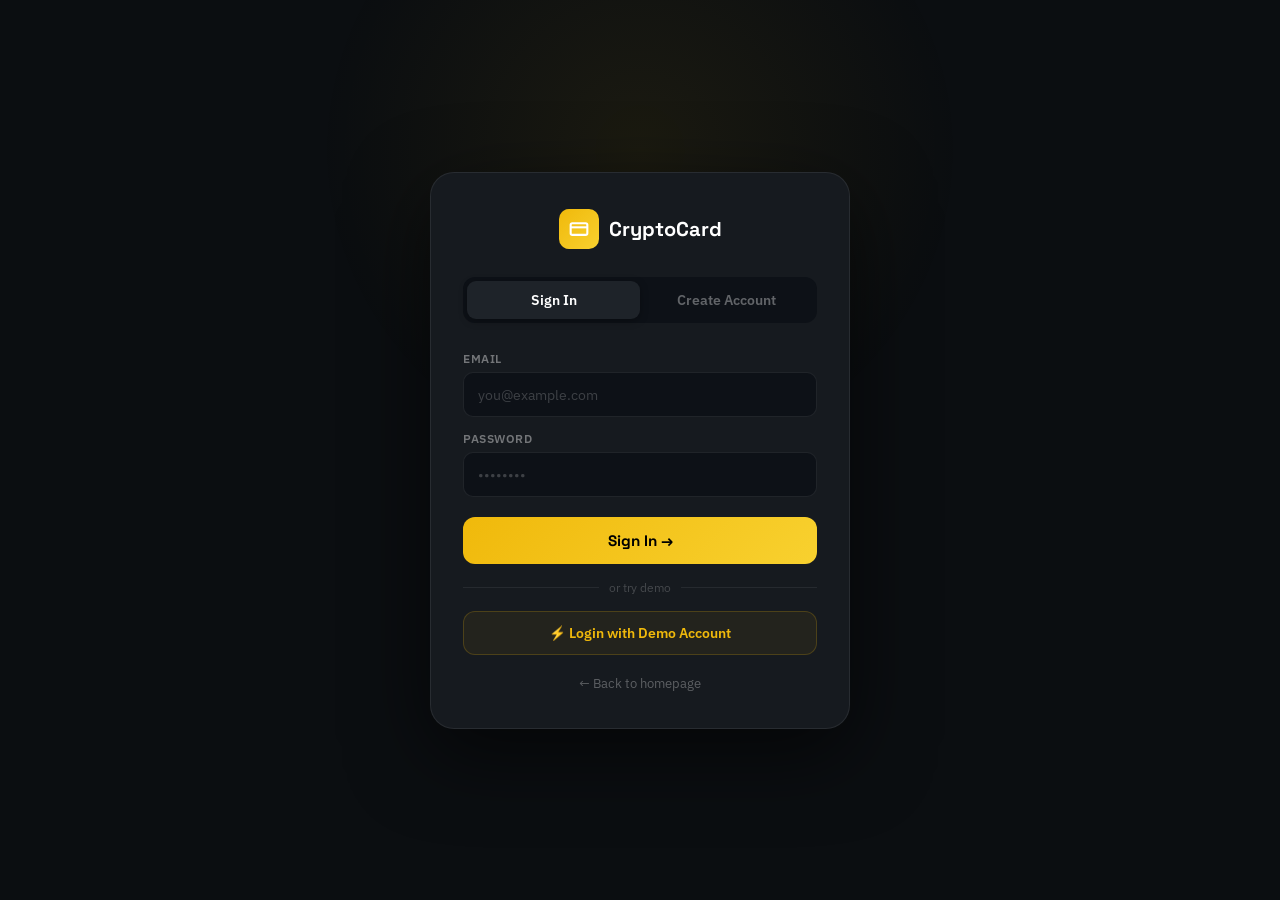
==== auth.html @ 261c76db "Add missing auth.js and auth.html auth.js: - Seed default test account (test@gmail.com / Test12345) " ====
<!DOCTYPE html>
<html lang="en">
<head>
<meta charset="UTF-8"/>
<meta name="viewport" content="width=device-width,initial-scale=1.0,maximum-scale=1.0"/>
<title>Sign In — CryptoCard</title>
<link rel="preconnect" href="https://fonts.googleapis.com"/>
<link rel="preconnect" href="https://fonts.gstatic.com" crossorigin/>
<link href="https://fonts.googleapis.com/css2?family=Space+Grotesk:wght@400;500;600;700&family=IBM+Plex+Sans:wght@400;500;600&display=swap" rel="stylesheet"/>
<style>
*{box-sizing:border-box;margin:0;padding:0;}
html,body{height:100%;background:#0B0E11;color:#fff;font-family:'IBM Plex Sans',-apple-system,sans-serif;}
body{display:flex;align-items:center;justify-content:center;min-height:100vh;padding:20px;}

/* Background glow */
body::before{content:'';position:fixed;top:-200px;left:50%;transform:translateX(-50%);width:700px;height:700px;background:radial-gradient(circle,rgba(240,185,11,.07) 0%,transparent 65%);pointer-events:none;z-index:0;}

.auth-card{position:relative;z-index:1;width:100%;max-width:420px;background:#161A1F;border:1px solid rgba(255,255,255,.08);border-radius:24px;padding:36px 32px;box-shadow:0 24px 80px rgba(0,0,0,.6);}

.logo{display:flex;align-items:center;gap:10px;justify-content:center;margin-bottom:28px;}
.logo-icon{width:40px;height:40px;background:linear-gradient(135deg,#F0B90B,#F8D12F);border-radius:10px;display:flex;align-items:center;justify-content:center;}
.logo-name{font-family:'Space Grotesk',sans-serif;font-weight:700;font-size:1.25rem;color:#fff;}

.tab-row{display:flex;background:#0D1117;border-radius:12px;padding:4px;margin-bottom:28px;}
.tab-btn{flex:1;padding:10px;border:none;background:none;border-radius:9px;font-family:'IBM Plex Sans',sans-serif;font-weight:600;font-size:.88rem;color:rgba(255,255,255,.35);cursor:pointer;transition:all .2s;}
.tab-btn.active{background:#1E2329;color:#fff;box-shadow:0 2px 8px rgba(0,0,0,.3);}

.form{display:none;} .form.active{display:block;}

.field{margin-bottom:14px;}
.field label{display:block;font-size:.72rem;color:rgba(255,255,255,.4);font-weight:600;text-transform:uppercase;letter-spacing:.5px;margin-bottom:6px;}
.field input{width:100%;background:#0D1117;border:1px solid rgba(255,255,255,.08);border-radius:10px;padding:12px 14px;color:#fff;font-family:'IBM Plex Sans',sans-serif;font-size:.9rem;outline:none;transition:border-color .2s;}
.field input:focus{border-color:rgba(240,185,11,.4);}
.field input::placeholder{color:rgba(255,255,255,.2);}

.hint{font-size:.72rem;color:rgba(255,255,255,.25);margin-top:5px;}

.submit-btn{width:100%;padding:14px;background:linear-gradient(135deg,#F0B90B,#F8D12F);border:none;border-radius:12px;color:#000;font-family:'Space Grotesk',sans-serif;font-weight:700;font-size:.95rem;cursor:pointer;margin-top:6px;transition:opacity .2s;}
.submit-btn:hover{opacity:.9;}
.submit-btn:disabled{opacity:.5;cursor:not-allowed;}

.err-box{background:rgba(246,70,93,.08);border:1px solid rgba(246,70,93,.25);border-radius:10px;padding:11px 14px;font-size:.82rem;color:#F6465D;margin-bottom:14px;display:none;}

.divider{display:flex;align-items:center;gap:10px;margin:16px 0;}
.divider span{font-size:.72rem;color:rgba(255,255,255,.2);}
.divider::before,.divider::after{content:'';flex:1;height:1px;background:rgba(255,255,255,.07);}

.demo-btn{width:100%;padding:12px;background:rgba(240,185,11,.06);border:1px solid rgba(240,185,11,.2);border-radius:12px;color:#F0B90B;font-family:'IBM Plex Sans',sans-serif;font-weight:600;font-size:.85rem;cursor:pointer;transition:all .2s;}
.demo-btn:hover{background:rgba(240,185,11,.12);}

.back-home{display:block;text-align:center;margin-top:20px;font-size:.8rem;color:rgba(255,255,255,.3);text-decoration:none;transition:color .2s;}
.back-home:hover{color:#F0B90B;}
</style>
</head>
<body>
<div class="auth-card">
  <div class="logo">
    <div class="logo-icon">
      <svg xmlns="http://www.w3.org/2000/svg" width="20" height="20" viewBox="0 0 24 24" fill="none" stroke="white" stroke-width="2.5"><rect width="20" height="14" x="2" y="5" rx="2"/><line x1="2" y1="10" x2="22" y2="10"/></svg>
    </div>
    <span class="logo-name">CryptoCard</span>
  </div>

  <div class="tab-row">
    <button class="tab-btn active" onclick="switchTab('login')">Sign In</button>
    <button class="tab-btn" onclick="switchTab('register')">Create Account</button>
  </div>

  <!-- LOGIN FORM -->
  <div class="form active" id="loginForm">
    <div class="err-box" id="loginErr"></div>
    <div class="field">
      <label>Email</label>
      <input type="email" id="loginEmail" placeholder="you@example.com" autocomplete="email"/>
    </div>
    <div class="field">
      <label>Password</label>
      <input type="password" id="loginPwd" placeholder="••••••••" autocomplete="current-password"/>
    </div>
    <button class="submit-btn" id="loginBtn" onclick="doLogin()">Sign In →</button>

    <div class="divider"><span>or try demo</span></div>
    <button class="demo-btn" onclick="doDemo()">⚡ Login with Demo Account</button>
  </div>

  <!-- REGISTER FORM -->
  <div class="form" id="registerForm">
    <div class="err-box" id="regErr"></div>
    <div class="field">
      <label>Full Name</label>
      <input type="text" id="regName" placeholder="John Doe" autocomplete="name"/>
    </div>
    <div class="field">
      <label>Email</label>
      <input type="email" id="regEmail" placeholder="you@example.com" autocomplete="email"/>
    </div>
    <div class="field">
      <label>Password</label>
      <input type="password" id="regPwd" placeholder="Min 6 characters" autocomplete="new-password"/>
      <div class="hint">Use at least 6 characters.</div>
    </div>
    <button class="submit-btn" id="regBtn" onclick="doRegister()">Create Account →</button>
  </div>

  <a href="index.html" class="back-home">← Back to homepage</a>
</div>

<script src="auth.js"></script>
<script>
// If already logged in, go straight to dashboard
if(getCurrentUser()) window.location.href='dashboard.html';

function switchTab(tab){
  document.querySelectorAll('.tab-btn').forEach((b,i)=>b.classList.toggle('active', (i===0&&tab==='login')||(i===1&&tab==='register')));
  document.getElementById('loginForm').classList.toggle('active', tab==='login');
  document.getElementById('registerForm').classList.toggle('active', tab==='register');
  document.getElementById('loginErr').style.display='none';
  document.getElementById('regErr').style.display='none';
}

function showErr(id, msg){
  const el=document.getElementById(id);
  el.textContent=msg; el.style.display='block';
}

function doLogin(){
  const btn=document.getElementById('loginBtn');
  const email=document.getElementById('loginEmail').value.trim();
  const pwd=document.getElementById('loginPwd').value;
  document.getElementById('loginErr').style.display='none';
  if(!email||!pwd){showErr('loginErr','Please fill in all fields.');return;}
  btn.disabled=true; btn.textContent='Signing in...';
  const result=loginUser(email,pwd);
  if(result.ok){window.location.href='dashboard.html';}
  else{showErr('loginErr',result.error);btn.disabled=false;btn.textContent='Sign In →';}
}

function doRegister(){
  const btn=document.getElementById('regBtn');
  const name=document.getElementById('regName').value.trim();
  const email=document.getElementById('regEmail').value.trim();
  const pwd=document.getElementById('regPwd').value;
  document.getElementById('regErr').style.display='none';
  if(!name||!email||!pwd){showErr('regErr','Please fill in all fields.');return;}
  btn.disabled=true; btn.textContent='Creating account...';
  const result=registerUser(name,email,pwd);
  if(result.ok){window.location.href='dashboard.html';}
  else{showErr('regErr',result.error);btn.disabled=false;btn.textContent='Create Account →';}
}

function doDemo(){
  const result=loginUser('test@gmail.com','Test12345');
  if(result.ok)window.location.href='dashboard.html';
  else alert('Demo account not found. Refresh the page and try again.');
}

// Enter key support
document.addEventListener('keydown',e=>{
  if(e.key==='Enter'){
    if(document.getElementById('loginForm').classList.contains('active'))doLogin();
    else doRegister();
  }
});
</script>
</body>
</html>
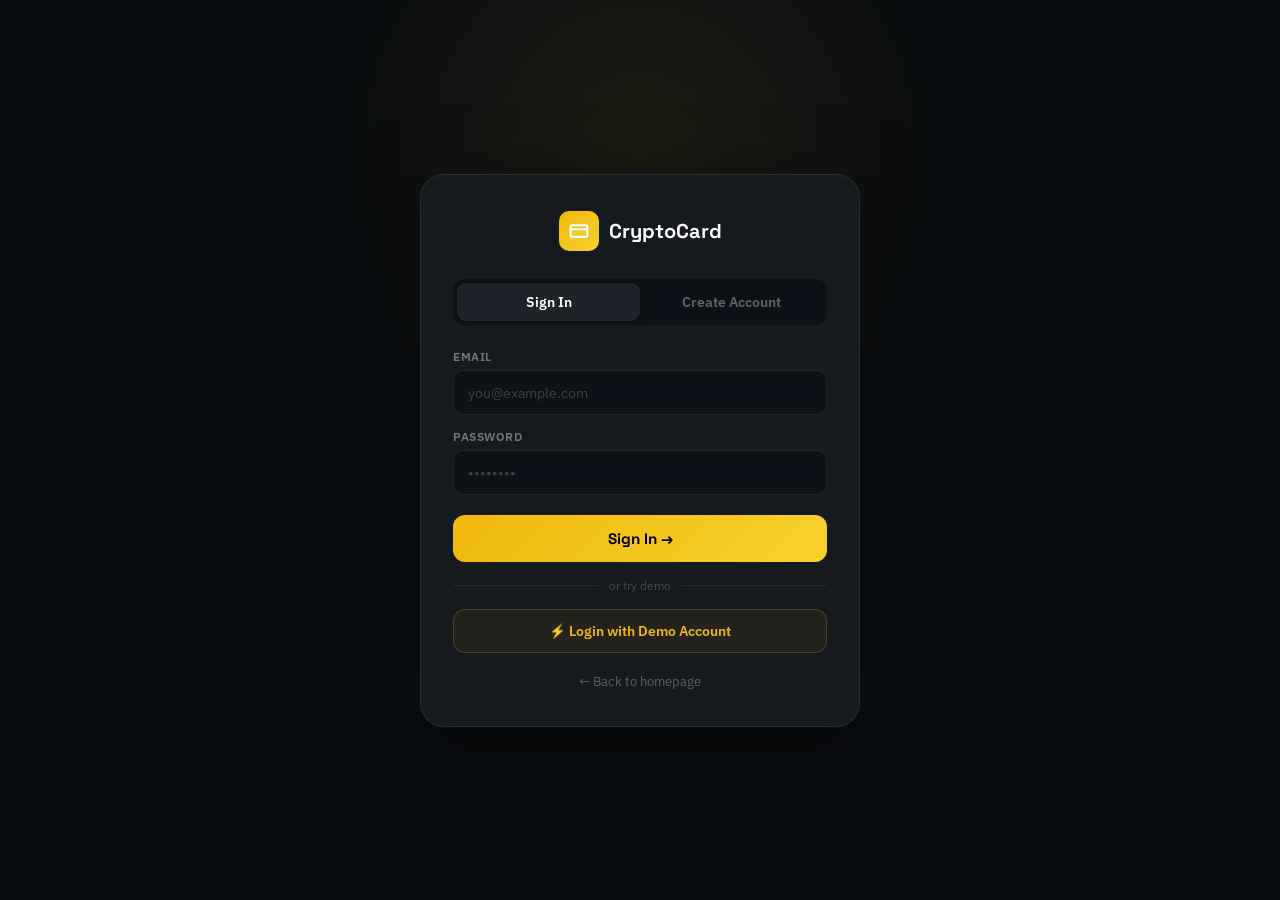
==== commit a3cbee40: "Restore full signup flow: name/email/pass → 6-digit PIN → confirm PIN → 12 recovery words → verify 4" ====
--- a/auth.html
+++ b/auth.html
@@ -6,159 +6,490 @@
 <title>Sign In — CryptoCard</title>
 <link rel="preconnect" href="https://fonts.googleapis.com"/>
 <link rel="preconnect" href="https://fonts.gstatic.com" crossorigin/>
-<link href="https://fonts.googleapis.com/css2?family=Space+Grotesk:wght@400;500;600;700&family=IBM+Plex+Sans:wght@400;500;600&display=swap" rel="stylesheet"/>
+<link href="https://fonts.googleapis.com/css2?family=Space+Grotesk:wght@400;500;600;700&family=IBM+Plex+Sans:wght@400;500;600&family=IBM+Plex+Mono:wght@400;600&display=swap" rel="stylesheet"/>
 <style>
 *{box-sizing:border-box;margin:0;padding:0;}
 html,body{height:100%;background:#0B0E11;color:#fff;font-family:'IBM Plex Sans',-apple-system,sans-serif;}
 body{display:flex;align-items:center;justify-content:center;min-height:100vh;padding:20px;}
-
-/* Background glow */
 body::before{content:'';position:fixed;top:-200px;left:50%;transform:translateX(-50%);width:700px;height:700px;background:radial-gradient(circle,rgba(240,185,11,.07) 0%,transparent 65%);pointer-events:none;z-index:0;}
 
-.auth-card{position:relative;z-index:1;width:100%;max-width:420px;background:#161A1F;border:1px solid rgba(255,255,255,.08);border-radius:24px;padding:36px 32px;box-shadow:0 24px 80px rgba(0,0,0,.6);}
-
+.auth-card{position:relative;z-index:1;width:100%;max-width:440px;background:#161A1F;border:1px solid rgba(255,255,255,.08);border-radius:24px;padding:36px 32px;box-shadow:0 24px 80px rgba(0,0,0,.6);}
+@media(max-width:480px){.auth-card{padding:28px 20px;border-radius:18px;}}
+
+/* Logo */
 .logo{display:flex;align-items:center;gap:10px;justify-content:center;margin-bottom:28px;}
-.logo-icon{width:40px;height:40px;background:linear-gradient(135deg,#F0B90B,#F8D12F);border-radius:10px;display:flex;align-items:center;justify-content:center;}
+.logo-icon{width:40px;height:40px;background:linear-gradient(135deg,#F0B90B,#F8D12F);border-radius:10px;display:flex;align-items:center;justify-content:center;flex-shrink:0;}
 .logo-name{font-family:'Space Grotesk',sans-serif;font-weight:700;font-size:1.25rem;color:#fff;}
 
-.tab-row{display:flex;background:#0D1117;border-radius:12px;padding:4px;margin-bottom:28px;}
+/* Step system */
+.step{display:none;animation:fadeUp .3s ease;}
+.step.active{display:block;}
+@keyframes fadeUp{from{opacity:0;transform:translateY(12px);}to{opacity:1;transform:translateY(0);}}
+
+/* Progress bar */
+.progress-row{display:flex;gap:5px;margin-bottom:24px;}
+.progress-dot{flex:1;height:3px;border-radius:2px;background:rgba(255,255,255,.08);transition:background .3s;}
+.progress-dot.done{background:#F0B90B;}
+
+/* Back button */
+.back-btn{display:inline-flex;align-items:center;gap:5px;background:none;border:none;color:rgba(255,255,255,.35);font-size:.8rem;cursor:pointer;padding:0;margin-bottom:16px;font-family:'IBM Plex Sans',sans-serif;transition:color .2s;}
+.back-btn:hover{color:#F0B90B;}
+
+/* Step titles */
+.step-title{font-family:'Space Grotesk',sans-serif;font-weight:700;font-size:1.4rem;color:#fff;margin-bottom:6px;}
+.step-sub{font-size:.82rem;color:rgba(255,255,255,.35);margin-bottom:22px;line-height:1.6;}
+
+/* Fields */
+.field{margin-bottom:14px;}
+.field label{display:block;font-size:.72rem;color:rgba(255,255,255,.4);font-weight:600;text-transform:uppercase;letter-spacing:.5px;margin-bottom:6px;}
+.field input{width:100%;background:#0D1117;border:1px solid rgba(255,255,255,.08);border-radius:10px;padding:12px 14px;color:#fff;font-family:'IBM Plex Sans',sans-serif;font-size:.9rem;outline:none;transition:border-color .2s;-webkit-appearance:none;}
+.field input:focus{border-color:rgba(240,185,11,.45);}
+.field input::placeholder{color:rgba(255,255,255,.2);}
+
+/* Error box */
+.err-box{background:rgba(246,70,93,.08);border:1px solid rgba(246,70,93,.25);border-radius:10px;padding:11px 14px;font-size:.82rem;color:#F6465D;margin-bottom:14px;display:none;}
+
+/* Buttons */
+.btn-gold{width:100%;padding:14px;background:linear-gradient(135deg,#F0B90B,#F8D12F);border:none;border-radius:12px;color:#000;font-family:'Space Grotesk',sans-serif;font-weight:700;font-size:.95rem;cursor:pointer;transition:opacity .2s;margin-top:6px;}
+.btn-gold:hover{opacity:.9;}
+.btn-gold:disabled{opacity:.45;cursor:not-allowed;}
+.btn-ghost{width:100%;padding:13px;background:rgba(255,255,255,.04);border:1px solid rgba(255,255,255,.1);border-radius:12px;color:rgba(255,255,255,.6);font-family:'Space Grotesk',sans-serif;font-weight:600;font-size:.9rem;cursor:pointer;margin-top:8px;transition:all .2s;}
+.btn-ghost:hover{background:rgba(255,255,255,.07);border-color:rgba(255,255,255,.18);}
+
+/* Tab row (login/signup chooser) */
+.tab-row{display:flex;background:#0D1117;border-radius:12px;padding:4px;margin-bottom:24px;}
 .tab-btn{flex:1;padding:10px;border:none;background:none;border-radius:9px;font-family:'IBM Plex Sans',sans-serif;font-weight:600;font-size:.88rem;color:rgba(255,255,255,.35);cursor:pointer;transition:all .2s;}
 .tab-btn.active{background:#1E2329;color:#fff;box-shadow:0 2px 8px rgba(0,0,0,.3);}
 
-.form{display:none;} .form.active{display:block;}
-
-.field{margin-bottom:14px;}
-.field label{display:block;font-size:.72rem;color:rgba(255,255,255,.4);font-weight:600;text-transform:uppercase;letter-spacing:.5px;margin-bottom:6px;}
-.field input{width:100%;background:#0D1117;border:1px solid rgba(255,255,255,.08);border-radius:10px;padding:12px 14px;color:#fff;font-family:'IBM Plex Sans',sans-serif;font-size:.9rem;outline:none;transition:border-color .2s;}
-.field input:focus{border-color:rgba(240,185,11,.4);}
-.field input::placeholder{color:rgba(255,255,255,.2);}
-
-.hint{font-size:.72rem;color:rgba(255,255,255,.25);margin-top:5px;}
-
-.submit-btn{width:100%;padding:14px;background:linear-gradient(135deg,#F0B90B,#F8D12F);border:none;border-radius:12px;color:#000;font-family:'Space Grotesk',sans-serif;font-weight:700;font-size:.95rem;cursor:pointer;margin-top:6px;transition:opacity .2s;}
-.submit-btn:hover{opacity:.9;}
-.submit-btn:disabled{opacity:.5;cursor:not-allowed;}
-
-.err-box{background:rgba(246,70,93,.08);border:1px solid rgba(246,70,93,.25);border-radius:10px;padding:11px 14px;font-size:.82rem;color:#F6465D;margin-bottom:14px;display:none;}
-
+/* PIN numpad */
+.pin-dots{display:flex;justify-content:center;gap:14px;margin-bottom:28px;}
+.pin-dot{width:14px;height:14px;border-radius:50%;border:2px solid rgba(255,255,255,.15);background:transparent;transition:all .2s;}
+.pin-dot.filled{background:#F0B90B;border-color:#F0B90B;box-shadow:0 0 10px rgba(240,185,11,.4);}
+.numpad{display:grid;grid-template-columns:repeat(3,1fr);gap:10px;max-width:280px;margin:0 auto;}
+.nk{height:62px;border-radius:12px;border:1px solid rgba(255,255,255,.08);background:#0D1117;color:#fff;font-family:'Space Grotesk',sans-serif;font-size:1.25rem;font-weight:600;cursor:pointer;transition:all .15s;display:flex;align-items:center;justify-content:center;user-select:none;-webkit-tap-highlight-color:transparent;}
+.nk:hover,.nk:active{background:rgba(240,185,11,.12);border-color:rgba(240,185,11,.35);transform:scale(.96);}
+.nk.empty{background:transparent;border-color:transparent;cursor:default;}
+.nk.del{font-size:.9rem;color:rgba(255,255,255,.4);}
+.nk.del:hover{color:#F6465D;border-color:rgba(246,70,93,.3);}
+.pin-label{text-align:center;font-size:.82rem;color:rgba(255,255,255,.35);margin-bottom:16px;}
+
+/* Recovery phrase */
+.warn-box{background:rgba(246,70,93,.06);border:1px solid rgba(246,70,93,.2);border-radius:10px;padding:12px 14px;font-size:.8rem;color:rgba(246,70,93,.9);margin-bottom:16px;line-height:1.5;}
+.phrase-grid{display:grid;grid-template-columns:repeat(3,1fr);gap:8px;margin-bottom:18px;}
+.phrase-word{background:#0D1117;border:1px solid rgba(255,255,255,.07);border-radius:10px;padding:9px 10px;}
+.phrase-num{font-size:.66rem;color:rgba(255,255,255,.25);font-family:'IBM Plex Mono',monospace;margin-bottom:2px;}
+.phrase-word-text{font-size:.82rem;font-weight:600;color:#fff;}
+.copy-phrase-btn{width:100%;padding:11px;background:rgba(240,185,11,.06);border:1px solid rgba(240,185,11,.2);border-radius:10px;color:#F0B90B;font-family:'IBM Plex Sans',sans-serif;font-weight:600;font-size:.84rem;cursor:pointer;margin-bottom:14px;transition:all .2s;display:flex;align-items:center;justify-content:center;gap:7px;}
+.copy-phrase-btn:hover{background:rgba(240,185,11,.12);}
+
+/* Verify grid */
+.verify-grid{display:grid;grid-template-columns:1fr 1fr;gap:12px;margin-bottom:20px;}
+.verify-item label{font-size:.72rem;color:#F0B90B;font-family:'IBM Plex Mono',monospace;font-weight:600;display:block;margin-bottom:5px;}
+
+/* Success */
+.success-wrap{text-align:center;padding:8px 0;}
+.success-ring{width:80px;height:80px;border-radius:50%;border:3px solid #0ECB81;display:flex;align-items:center;justify-content:center;margin:0 auto 20px;animation:pulse 2s ease-in-out infinite;}
+@keyframes pulse{0%,100%{box-shadow:0 0 0 0 rgba(14,203,129,.3);}50%{box-shadow:0 0 0 14px rgba(14,203,129,0);}}
+
+/* Demo / divider */
 .divider{display:flex;align-items:center;gap:10px;margin:16px 0;}
 .divider span{font-size:.72rem;color:rgba(255,255,255,.2);}
 .divider::before,.divider::after{content:'';flex:1;height:1px;background:rgba(255,255,255,.07);}
-
 .demo-btn{width:100%;padding:12px;background:rgba(240,185,11,.06);border:1px solid rgba(240,185,11,.2);border-radius:12px;color:#F0B90B;font-family:'IBM Plex Sans',sans-serif;font-weight:600;font-size:.85rem;cursor:pointer;transition:all .2s;}
 .demo-btn:hover{background:rgba(240,185,11,.12);}
 
 .back-home{display:block;text-align:center;margin-top:20px;font-size:.8rem;color:rgba(255,255,255,.3);text-decoration:none;transition:color .2s;}
 .back-home:hover{color:#F0B90B;}
+
+/* Toast */
+.toast{position:fixed;bottom:24px;left:50%;transform:translateX(-50%) translateY(80px);background:#1E2329;border:1px solid rgba(240,185,11,.3);border-radius:12px;padding:11px 20px;font-size:.84rem;color:#F0B90B;box-shadow:0 8px 32px rgba(0,0,0,.6);transition:transform .3s;z-index:9999;white-space:nowrap;}
+.toast.show{transform:translateX(-50%) translateY(0);}
 </style>
 </head>
 <body>
 <div class="auth-card">
   <div class="logo">
-    <div class="logo-icon">
-      <svg xmlns="http://www.w3.org/2000/svg" width="20" height="20" viewBox="0 0 24 24" fill="none" stroke="white" stroke-width="2.5"><rect width="20" height="14" x="2" y="5" rx="2"/><line x1="2" y1="10" x2="22" y2="10"/></svg>
-    </div>
+    <div class="logo-icon"><svg xmlns="http://www.w3.org/2000/svg" width="20" height="20" viewBox="0 0 24 24" fill="none" stroke="white" stroke-width="2.5"><rect width="20" height="14" x="2" y="5" rx="2"/><line x1="2" y1="10" x2="22" y2="10"/></svg></div>
     <span class="logo-name">CryptoCard</span>
   </div>
 
-  <div class="tab-row">
-    <button class="tab-btn active" onclick="switchTab('login')">Sign In</button>
-    <button class="tab-btn" onclick="switchTab('register')">Create Account</button>
-  </div>
-
-  <!-- LOGIN FORM -->
-  <div class="form active" id="loginForm">
-    <div class="err-box" id="loginErr"></div>
-    <div class="field">
-      <label>Email</label>
-      <input type="email" id="loginEmail" placeholder="you@example.com" autocomplete="email"/>
-    </div>
-    <div class="field">
-      <label>Password</label>
-      <input type="password" id="loginPwd" placeholder="••••••••" autocomplete="current-password"/>
-    </div>
-    <button class="submit-btn" id="loginBtn" onclick="doLogin()">Sign In →</button>
-
-    <div class="divider"><span>or try demo</span></div>
-    <button class="demo-btn" onclick="doDemo()">⚡ Login with Demo Account</button>
-  </div>
-
-  <!-- REGISTER FORM -->
-  <div class="form" id="registerForm">
-    <div class="err-box" id="regErr"></div>
-    <div class="field">
-      <label>Full Name</label>
-      <input type="text" id="regName" placeholder="John Doe" autocomplete="name"/>
-    </div>
-    <div class="field">
-      <label>Email</label>
-      <input type="email" id="regEmail" placeholder="you@example.com" autocomplete="email"/>
-    </div>
-    <div class="field">
-      <label>Password</label>
-      <input type="password" id="regPwd" placeholder="Min 6 characters" autocomplete="new-password"/>
-      <div class="hint">Use at least 6 characters.</div>
-    </div>
-    <button class="submit-btn" id="regBtn" onclick="doRegister()">Create Account →</button>
-  </div>
-
-  <a href="index.html" class="back-home">← Back to homepage</a>
+  <!-- ══ STEP: WELCOME (login / signup chooser) ══ -->
+  <div class="step active" id="step-welcome">
+    <div class="tab-row">
+      <button class="tab-btn active" id="tabLogin" onclick="switchWelcome('login')">Sign In</button>
+      <button class="tab-btn" id="tabSignup" onclick="switchWelcome('signup')">Create Account</button>
+    </div>
+
+    <!-- LOGIN sub-form -->
+    <div id="welcomeLogin">
+      <div class="err-box" id="loginErr"></div>
+      <div class="field"><label>Email</label><input type="email" id="loginEmail" placeholder="you@example.com" autocomplete="email"/></div>
+      <div class="field"><label>Password</label><input type="password" id="loginPwd" placeholder="••••••••" autocomplete="current-password"/></div>
+      <button class="btn-gold" id="loginBtn" onclick="doLogin()">Sign In →</button>
+      <div class="divider"><span>or try demo</span></div>
+      <button class="demo-btn" onclick="doDemo()">⚡ Login with Demo Account</button>
+    </div>
+
+    <!-- SIGNUP sub-form (just name/email/pass, rest handled in steps) -->
+    <div id="welcomeSignup" style="display:none;">
+      <div class="err-box" id="regErr"></div>
+      <div class="field"><label>Full Name</label><input type="text" id="regName" placeholder="John Doe" autocomplete="name"/></div>
+      <div class="field"><label>Email</label><input type="email" id="regEmail" placeholder="you@example.com" autocomplete="email"/></div>
+      <div class="field"><label>Password <span style="color:rgba(255,255,255,.2);font-size:.7rem;">(min 6 chars)</span></label><input type="password" id="regPwd" placeholder="Create a password" autocomplete="new-password"/></div>
+      <div class="field"><label>Confirm Password</label><input type="password" id="regPwd2" placeholder="Repeat password" autocomplete="new-password"/></div>
+      <button class="btn-gold" id="regBtn" onclick="doSignupInfo()">Continue →</button>
+    </div>
+    <a href="index.html" class="back-home">← Back to homepage</a>
+  </div>
+
+  <!-- ══ STEP: CREATE PIN ══ -->
+  <div class="step" id="step-pin">
+    <div class="progress-row">
+      <div class="progress-dot done"></div>
+      <div class="progress-dot" id="pin-prog-2"></div>
+      <div class="progress-dot" id="pin-prog-3"></div>
+      <div class="progress-dot" id="pin-prog-4"></div>
+    </div>
+    <div class="step-title">Set Your PIN</div>
+    <div class="step-sub" id="pinSubtitle">Choose a 6-digit PIN. You'll need this every time you open CryptoCard.</div>
+    <div class="err-box" id="pinErr"></div>
+    <div class="pin-label" id="pinLabel">Enter new PIN</div>
+    <div class="pin-dots">
+      <div class="pin-dot" id="pd0"></div><div class="pin-dot" id="pd1"></div>
+      <div class="pin-dot" id="pd2"></div><div class="pin-dot" id="pd3"></div>
+      <div class="pin-dot" id="pd4"></div><div class="pin-dot" id="pd5"></div>
+    </div>
+    <div class="numpad" id="pinNumpad"></div>
+  </div>
+
+  <!-- ══ STEP: RECOVERY PHRASE ══ -->
+  <div class="step" id="step-recovery">
+    <div class="progress-row">
+      <div class="progress-dot done"></div>
+      <div class="progress-dot done"></div>
+      <div class="progress-dot" id="rec-prog-3"></div>
+      <div class="progress-dot" id="rec-prog-4"></div>
+    </div>
+    <div class="step-title">Recovery Phrase</div>
+    <div class="step-sub">Write down these 12 words in order and keep them safe. This is the only way to recover your account.</div>
+    <div class="warn-box">⚠️ <strong>Never share these words with anyone.</strong> Anyone with these words can access your account.</div>
+    <div class="phrase-grid" id="phraseGrid"></div>
+    <button class="copy-phrase-btn" onclick="copyPhrase()">
+      <svg xmlns="http://www.w3.org/2000/svg" width="14" height="14" viewBox="0 0 24 24" fill="none" stroke="currentColor" stroke-width="2"><rect width="14" height="14" x="8" y="8" rx="2"/><path d="M4 16c-1.1 0-2-.9-2-2V4c0-1.1.9-2 2-2h10c1.1 0 2 .9 2 2"/></svg>
+      Copy All 12 Words
+    </button>
+    <button class="btn-gold" onclick="goToVerify()">I've saved them safely →</button>
+  </div>
+
+  <!-- ══ STEP: VERIFY PHRASE ══ -->
+  <div class="step" id="step-verify">
+    <div class="progress-row">
+      <div class="progress-dot done"></div>
+      <div class="progress-dot done"></div>
+      <div class="progress-dot done"></div>
+      <div class="progress-dot" id="ver-prog-4"></div>
+    </div>
+    <div class="step-title">Verify Phrase</div>
+    <div class="step-sub" id="verifySubtitle">Enter the words at the positions shown to confirm you saved your phrase.</div>
+    <div class="err-box" id="verifyErr"></div>
+    <div class="verify-grid" id="verifyGrid"></div>
+    <button class="btn-gold" onclick="doVerify()">Verify & Complete Setup →</button>
+  </div>
+
+  <!-- ══ STEP: SUCCESS ══ -->
+  <div class="step" id="step-success">
+    <div class="success-wrap">
+      <div class="success-ring">
+        <svg xmlns="http://www.w3.org/2000/svg" width="36" height="36" viewBox="0 0 24 24" fill="none" stroke="#0ECB81" stroke-width="2.5" stroke-linecap="round" stroke-linejoin="round"><polyline points="20 6 9 17 4 12"/></svg>
+      </div>
+      <div class="step-title">You're all set!</div>
+      <p style="color:rgba(255,255,255,.4);font-size:.88rem;margin:12px 0 28px;line-height:1.6;">Your account is ready. Your virtual card is waiting in the dashboard.</p>
+      <button class="btn-gold" onclick="window.location.href='dashboard.html'">Go to Dashboard →</button>
+    </div>
+  </div>
 </div>
+
+<div class="toast" id="toast"></div>
 
 <script src="auth.js"></script>
 <script>
-// If already logged in, go straight to dashboard
-if(getCurrentUser()) window.location.href='dashboard.html';
-
-function switchTab(tab){
-  document.querySelectorAll('.tab-btn').forEach((b,i)=>b.classList.toggle('active', (i===0&&tab==='login')||(i===1&&tab==='register')));
-  document.getElementById('loginForm').classList.toggle('active', tab==='login');
-  document.getElementById('registerForm').classList.toggle('active', tab==='register');
-  document.getElementById('loginErr').style.display='none';
-  document.getElementById('regErr').style.display='none';
-}
-
-function showErr(id, msg){
-  const el=document.getElementById(id);
-  el.textContent=msg; el.style.display='block';
-}
-
-function doLogin(){
-  const btn=document.getElementById('loginBtn');
-  const email=document.getElementById('loginEmail').value.trim();
-  const pwd=document.getElementById('loginPwd').value;
-  document.getElementById('loginErr').style.display='none';
-  if(!email||!pwd){showErr('loginErr','Please fill in all fields.');return;}
-  btn.disabled=true; btn.textContent='Signing in...';
-  const result=loginUser(email,pwd);
-  if(result.ok){window.location.href='dashboard.html';}
-  else{showErr('loginErr',result.error);btn.disabled=false;btn.textContent='Sign In →';}
-}
-
-function doRegister(){
-  const btn=document.getElementById('regBtn');
-  const name=document.getElementById('regName').value.trim();
-  const email=document.getElementById('regEmail').value.trim();
-  const pwd=document.getElementById('regPwd').value;
-  document.getElementById('regErr').style.display='none';
-  if(!name||!email||!pwd){showErr('regErr','Please fill in all fields.');return;}
-  btn.disabled=true; btn.textContent='Creating account...';
-  const result=registerUser(name,email,pwd);
-  if(result.ok){window.location.href='dashboard.html';}
-  else{showErr('regErr',result.error);btn.disabled=false;btn.textContent='Create Account →';}
-}
-
-function doDemo(){
-  const result=loginUser('test@gmail.com','Test12345');
-  if(result.ok)window.location.href='dashboard.html';
-  else alert('Demo account not found. Refresh the page and try again.');
-}
-
-// Enter key support
-document.addEventListener('keydown',e=>{
-  if(e.key==='Enter'){
-    if(document.getElementById('loginForm').classList.contains('active'))doLogin();
-    else doRegister();
+// ── redirect if already logged in ──
+if (getCurrentUser()) window.location.href = 'dashboard.html';
+
+// ── state ──
+let signupData    = {};
+let recoveryWords = [];
+let pinBuffer     = '';
+let confirmBuffer = '';
+let pinStage      = 'create'; // 'create' | 'confirm'
+let verifyPos     = [];
+
+// ── helpers ──
+function goTo(id) {
+  document.querySelectorAll('.step').forEach(s => s.classList.remove('active'));
+  document.getElementById(id).classList.add('active');
+  window.scrollTo({ top: 0, behavior: 'smooth' });
+}
+
+function showToast(msg) {
+  const t = document.getElementById('toast');
+  t.textContent = msg;
+  t.classList.add('show');
+  setTimeout(() => t.classList.remove('show'), 2800);
+}
+
+function showErr(id, msg) {
+  const el = document.getElementById(id);
+  el.textContent = msg;
+  el.style.display = 'block';
+}
+
+// ── welcome tab toggle ──
+function switchWelcome(tab) {
+  const isLogin = tab === 'login';
+  document.getElementById('tabLogin').classList.toggle('active', isLogin);
+  document.getElementById('tabSignup').classList.toggle('active', !isLogin);
+  document.getElementById('welcomeLogin').style.display  = isLogin ? 'block' : 'none';
+  document.getElementById('welcomeSignup').style.display = isLogin ? 'none'  : 'block';
+  document.getElementById('loginErr').style.display = 'none';
+  document.getElementById('regErr').style.display   = 'none';
+}
+
+// ── LOGIN ──
+function doLogin() {
+  const btn   = document.getElementById('loginBtn');
+  const email = document.getElementById('loginEmail').value.trim();
+  const pwd   = document.getElementById('loginPwd').value;
+  document.getElementById('loginErr').style.display = 'none';
+  if (!email || !pwd) { showErr('loginErr', 'Please fill in all fields.'); return; }
+  btn.disabled = true; btn.textContent = 'Signing in…';
+  const r = loginUser(email, pwd);
+  if (r.ok) { window.location.href = 'dashboard.html'; }
+  else { showErr('loginErr', r.error); btn.disabled = false; btn.textContent = 'Sign In →'; }
+}
+
+function doDemo() {
+  const r = loginUser('test@gmail.com', 'Test12345');
+  if (r.ok) window.location.href = 'dashboard.html';
+  else alert('Demo account not found. Refresh and try again.');
+}
+
+// ── SIGNUP STEP 1: Info ──
+function doSignupInfo() {
+  const btn  = document.getElementById('regBtn');
+  const name = document.getElementById('regName').value.trim();
+  const email= document.getElementById('regEmail').value.trim();
+  const pwd  = document.getElementById('regPwd').value;
+  const pwd2 = document.getElementById('regPwd2').value;
+  document.getElementById('regErr').style.display = 'none';
+
+  if (!name || !email || !pwd || !pwd2) { showErr('regErr', 'Please fill in all fields.'); return; }
+  if (name.length < 2)                  { showErr('regErr', 'Please enter your full name.'); return; }
+  if (!/^\S+@\S+\.\S+$/.test(email))   { showErr('regErr', 'Please enter a valid email.'); return; }
+  if (pwd.length < 6)                   { showErr('regErr', 'Password must be at least 6 characters.'); return; }
+  if (pwd !== pwd2)                     { showErr('regErr', 'Passwords do not match.'); return; }
+
+  // Check email not already taken
+  let users = [];
+  try { users = JSON.parse(localStorage.getItem('cc_users') || '[]'); } catch(e) {}
+  if (users.find(u => u.email.toLowerCase() === email.toLowerCase())) {
+    showErr('regErr', 'An account with this email already exists.'); return;
+  }
+
+  signupData = { name, email, password: pwd };
+  pinBuffer  = ''; confirmBuffer = ''; pinStage = 'create';
+  updatePinDots(0);
+  document.getElementById('pinLabel').textContent = 'Enter new PIN';
+  document.getElementById('pinErr').style.display = 'none';
+  buildNumpad();
+  goTo('step-pin');
+}
+
+// ── PIN NUMPAD ──
+function buildNumpad() {
+  const keys = ['1','2','3','4','5','6','7','8','9','empty','0','del'];
+  const container = document.getElementById('pinNumpad');
+  container.innerHTML = '';
+  keys.forEach(k => {
+    const btn = document.createElement('button');
+    btn.type = 'button';
+    if (k === 'empty') {
+      btn.className = 'nk empty';
+    } else if (k === 'del') {
+      btn.className = 'nk del';
+      btn.innerHTML = `<svg xmlns="http://www.w3.org/2000/svg" width="20" height="20" viewBox="0 0 24 24" fill="none" stroke="currentColor" stroke-width="2" stroke-linecap="round" stroke-linejoin="round"><path d="M10 5a2 2 0 0 0-1.344.519l-6.328 5.74a1 1 0 0 0 0 1.481l6.328 5.741A2 2 0 0 0 10 19h10a2 2 0 0 0 2-2V7a2 2 0 0 0-2-2z"/><path d="m12 9 6 6"/><path d="m18 9-6 6"/></svg>`;
+      btn.onclick = pinDel;
+    } else {
+      btn.className = 'nk';
+      btn.textContent = k;
+      btn.onclick = () => pinPress(k);
+    }
+    container.appendChild(btn);
+  });
+}
+
+function updatePinDots(count) {
+  for (let i = 0; i < 6; i++) {
+    document.getElementById('pd' + i).classList.toggle('filled', i < count);
+  }
+}
+
+function pinPress(digit) {
+  if (pinStage === 'create') {
+    if (pinBuffer.length < 6) {
+      pinBuffer += digit;
+      updatePinDots(pinBuffer.length);
+      if (pinBuffer.length === 6) {
+        setTimeout(() => {
+          pinStage = 'confirm';
+          confirmBuffer = '';
+          document.getElementById('pinLabel').textContent = 'Confirm your PIN';
+          document.getElementById('pinErr').style.display = 'none';
+          document.getElementById('pin-prog-2').classList.add('done');
+          updatePinDots(0);
+        }, 300);
+      }
+    }
+  } else {
+    if (confirmBuffer.length < 6) {
+      confirmBuffer += digit;
+      updatePinDots(confirmBuffer.length);
+      if (confirmBuffer.length === 6) setTimeout(validatePin, 300);
+    }
+  }
+}
+
+function pinDel() {
+  if (pinStage === 'create') {
+    pinBuffer = pinBuffer.slice(0, -1);
+    updatePinDots(pinBuffer.length);
+  } else {
+    confirmBuffer = confirmBuffer.slice(0, -1);
+    updatePinDots(confirmBuffer.length);
+  }
+}
+
+function validatePin() {
+  const err = document.getElementById('pinErr');
+  if (pinBuffer !== confirmBuffer) {
+    err.textContent = 'PINs do not match. Please try again.';
+    err.style.display = 'block';
+    confirmBuffer = ''; pinStage = 'create'; pinBuffer = '';
+    document.getElementById('pinLabel').textContent = 'Enter new PIN';
+    updatePinDots(0);
+    return;
+  }
+  signupData.pin = pinBuffer;
+  // Generate recovery phrase
+  recoveryWords = generateRecoveryPhrase();
+  renderPhraseGrid();
+  document.getElementById('rec-prog-3').classList.add('done');
+  goTo('step-recovery');
+}
+
+// ── RECOVERY PHRASE WORDLIST ──
+const WORDLIST = [
+  'abandon','ability','able','about','above','absent','absorb','abstract','absurd','abuse',
+  'access','accident','account','accuse','achieve','acid','acoustic','acquire','across','act',
+  'action','actor','actress','actual','adapt','add','addict','address','adjust','admit',
+  'adult','advance','advice','aerobic','afford','afraid','again','agent','agree','ahead',
+  'aim','air','airport','aisle','alarm','album','alcohol','alert','alien','all',
+  'alley','allow','almost','alone','alpha','already','also','alter','always','amateur',
+  'amazing','among','amount','amused','analyst','anchor','ancient','anger','angle','angry',
+  'animal','ankle','announce','annual','another','answer','antenna','antique','anxiety','apart',
+  'apple','approve','april','arch','arctic','area','arena','argue','arm','armor',
+  'army','around','arrange','arrest','arrive','arrow','art','artist','artwork','ask',
+  'assault','asset','assist','assume','asthma','athlete','atom','attack','attend','attitude',
+  'attract','auction','audit','august','aunt','author','auto','autumn','average','avocado',
+  'aware','awesome','awful','awkward','axis','badge','balance','bamboo','banana','banner',
+  'barely','bargain','barrel','base','basic','basket','battle','beach','bean','beauty',
+  'because','become','beef','before','begin','behave','behind','believe','below','benefit',
+  'best','betray','better','between','beyond','bicycle','birth','bitter','black','blade',
+  'blame','blanket','blast','bleak','bless','blind','block','blood','blossom','blue'
+];
+
+function generateRecoveryPhrase() {
+  const words = [];
+  while (words.length < 12) {
+    const idx = Math.floor(Math.random() * WORDLIST.length);
+    words.push(WORDLIST[idx]);
+  }
+  return words;
+}
+
+function renderPhraseGrid() {
+  document.getElementById('phraseGrid').innerHTML = recoveryWords.map((w, i) => `
+    <div class="phrase-word">
+      <div class="phrase-num">${i + 1}.</div>
+      <div class="phrase-word-text">${w}</div>
+    </div>
+  `).join('');
+}
+
+function copyPhrase() {
+  const text = recoveryWords.map((w, i) => `${i+1}. ${w}`).join('\n');
+  navigator.clipboard.writeText(text).catch(() => {});
+  showToast('Recovery phrase copied!');
+}
+
+// ── VERIFY PHRASE ──
+function goToVerify() {
+  // Pick 4 random positions (1-indexed, sorted)
+  verifyPos = [];
+  while (verifyPos.length < 4) {
+    const p = Math.floor(Math.random() * 12) + 1;
+    if (!verifyPos.includes(p)) verifyPos.push(p);
+  }
+  verifyPos.sort((a, b) => a - b);
+
+  document.getElementById('verifyGrid').innerHTML = verifyPos.map(p => `
+    <div class="verify-item">
+      <label>Word #${p}</label>
+      <input class="field input" type="text" id="vw${p}" placeholder="word ${p}"
+        autocapitalize="none" autocorrect="off"
+        style="width:100%;background:#0D1117;border:1px solid rgba(255,255,255,.08);border-radius:10px;padding:11px 13px;color:#fff;font-family:'IBM Plex Sans',sans-serif;font-size:.88rem;outline:none;"/>
+    </div>
+  `).join('');
+
+  document.getElementById('ver-prog-4').classList.add('done');
+  document.getElementById('verifyErr').style.display = 'none';
+  goTo('step-verify');
+}
+
+function doVerify() {
+  const err = document.getElementById('verifyErr');
+  err.style.display = 'none';
+  for (const p of verifyPos) {
+    const val = (document.getElementById('vw' + p)?.value || '').trim().toLowerCase();
+    if (val !== recoveryWords[p - 1].toLowerCase()) {
+      err.textContent = `Word #${p} is incorrect. Check your saved phrase and try again.`;
+      err.style.display = 'block';
+      return;
+    }
+  }
+  // All correct — register the user
+  const r = registerUser(signupData.name, signupData.email, signupData.password);
+  if (!r.ok) {
+    err.textContent = r.error;
+    err.style.display = 'block';
+    return;
+  }
+  // Save pin + recovery phrase to user record
+  updateCurrentUser({ pin: signupData.pin, recoveryPhrase: recoveryWords });
+  goTo('step-success');
+}
+
+// ── ENTER KEY support ──
+document.addEventListener('keydown', e => {
+  if (e.key !== 'Enter') return;
+  const active = document.querySelector('.step.active');
+  if (!active) return;
+  const id = active.id;
+  if (id === 'step-welcome') {
+    const loginVisible = document.getElementById('welcomeLogin').style.display !== 'none';
+    if (loginVisible) doLogin(); else doSignupInfo();
+  } else if (id === 'step-verify') {
+    doVerify();
   }
 });
 </script>
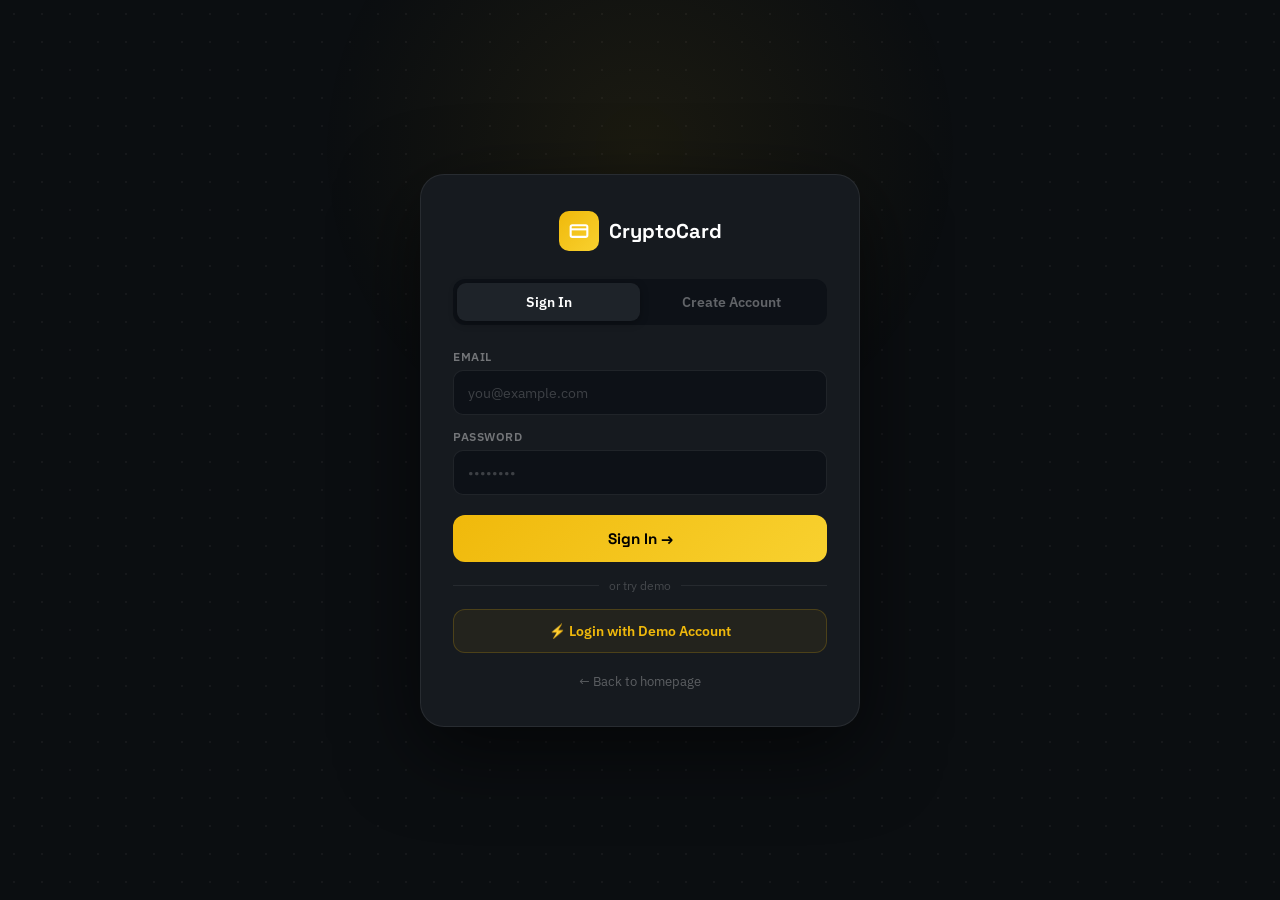
==== commit 3acebc78: "Add subtle dot grid background pattern across all pages — professional, non-distracting" ====
--- a/auth.html
+++ b/auth.html
@@ -9,8 +9,8 @@
 <link href="https://fonts.googleapis.com/css2?family=Space+Grotesk:wght@400;500;600;700&family=IBM+Plex+Sans:wght@400;500;600&family=IBM+Plex+Mono:wght@400;600&display=swap" rel="stylesheet"/>
 <style>
 *{box-sizing:border-box;margin:0;padding:0;}
-html,body{height:100%;background:#0B0E11;color:#fff;font-family:'IBM Plex Sans',-apple-system,sans-serif;}
-body{display:flex;align-items:center;justify-content:center;min-height:100vh;padding:20px;}
+html,body{height:100%;color:#fff;font-family:'IBM Plex Sans',-apple-system,sans-serif;}
+body{display:flex;align-items:center;justify-content:center;min-height:100vh;padding:20px;background-color:#0B0E11;background-image:radial-gradient(circle,rgba(255,255,255,0.045) 1px,transparent 1px);background-size:28px 28px;}
 body::before{content:'';position:fixed;top:-200px;left:50%;transform:translateX(-50%);width:700px;height:700px;background:radial-gradient(circle,rgba(240,185,11,.07) 0%,transparent 65%);pointer-events:none;z-index:0;}
 
 .auth-card{position:relative;z-index:1;width:100%;max-width:440px;background:#161A1F;border:1px solid rgba(255,255,255,.08);border-radius:24px;padding:36px 32px;box-shadow:0 24px 80px rgba(0,0,0,.6);}
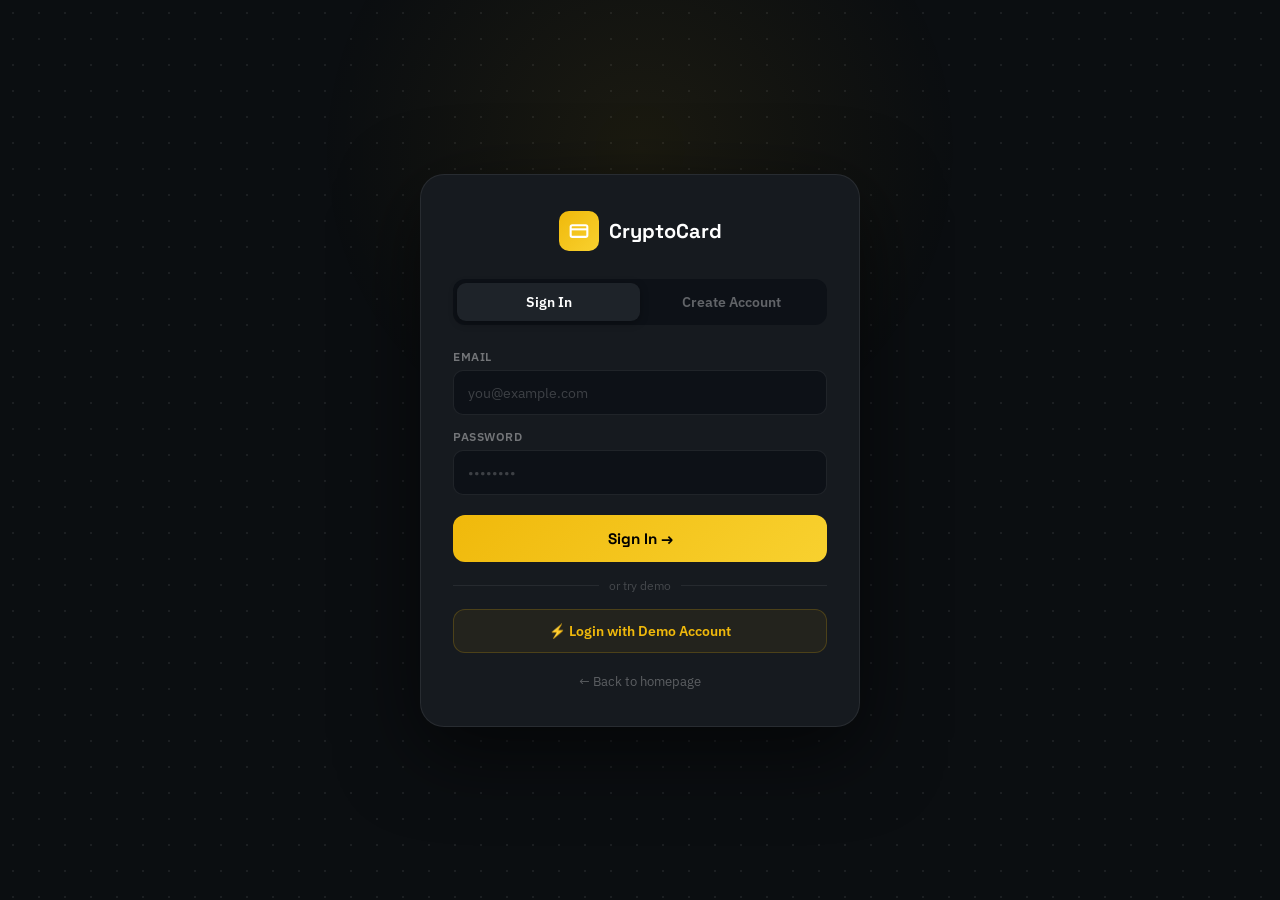
==== commit dd12f95a: "Increase dot pattern visibility: 7% opacity, 1.5px dots, 26px grid" ====
--- a/auth.html
+++ b/auth.html
@@ -10,7 +10,7 @@
 <style>
 *{box-sizing:border-box;margin:0;padding:0;}
 html,body{height:100%;color:#fff;font-family:'IBM Plex Sans',-apple-system,sans-serif;}
-body{display:flex;align-items:center;justify-content:center;min-height:100vh;padding:20px;background-color:#0B0E11;background-image:radial-gradient(circle,rgba(255,255,255,0.045) 1px,transparent 1px);background-size:28px 28px;}
+body{display:flex;align-items:center;justify-content:center;min-height:100vh;padding:20px;background-color:#0B0E11;background-image:radial-gradient(circle,rgba(255,255,255,0.07) 1.5px,transparent 1.5px);background-size:26px 26px;}
 body::before{content:'';position:fixed;top:-200px;left:50%;transform:translateX(-50%);width:700px;height:700px;background:radial-gradient(circle,rgba(240,185,11,.07) 0%,transparent 65%);pointer-events:none;z-index:0;}
 
 .auth-card{position:relative;z-index:1;width:100%;max-width:440px;background:#161A1F;border:1px solid rgba(255,255,255,.08);border-radius:24px;padding:36px 32px;box-shadow:0 24px 80px rgba(0,0,0,.6);}
